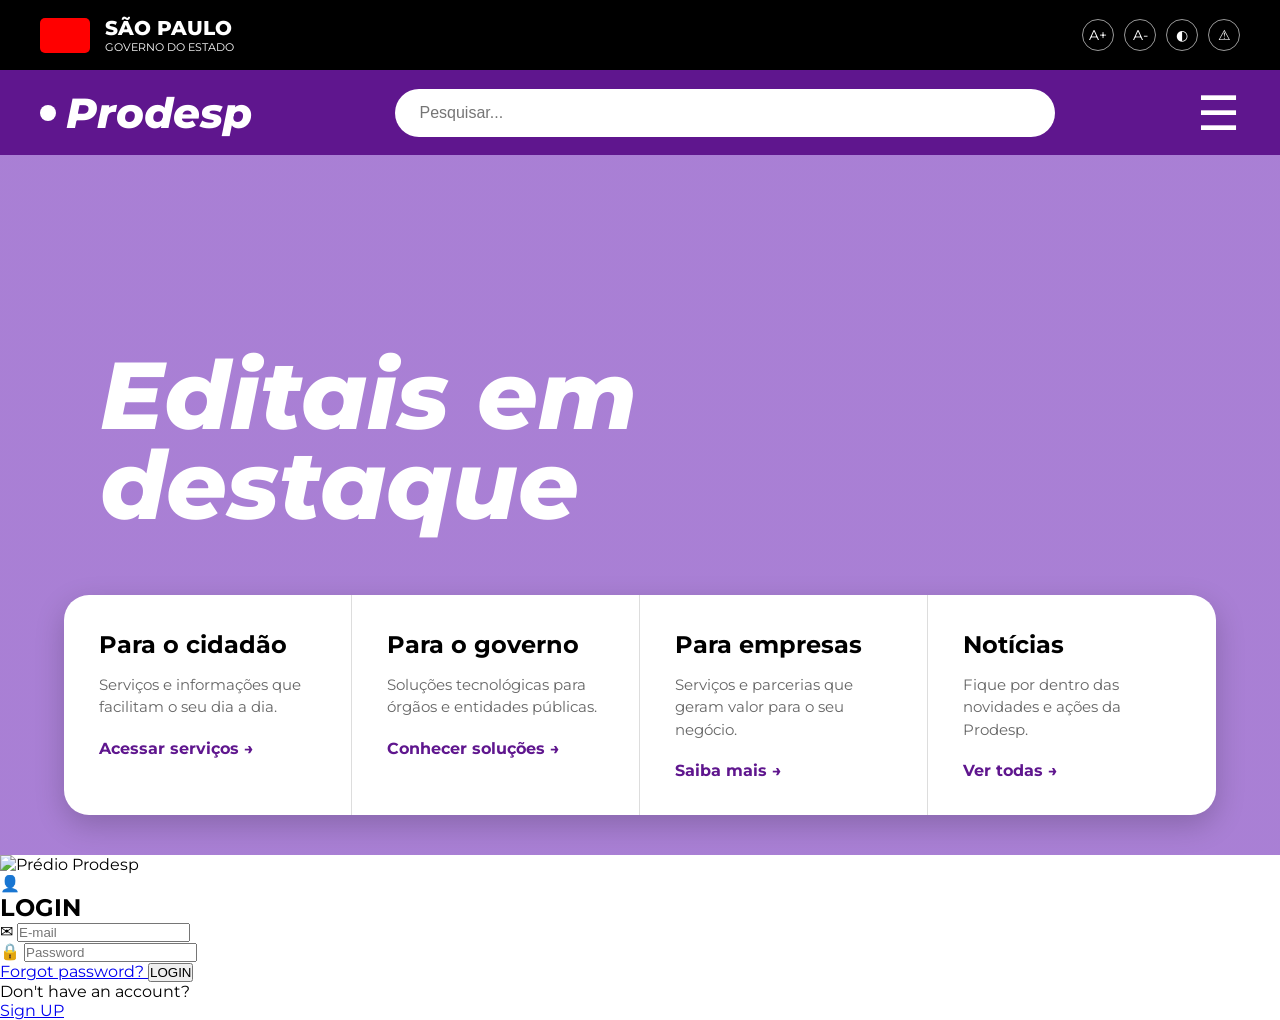
==== index.html @ 78994137 "Atualizar o index.html Página de login adicionado" ====
<!DOCTYPE html>
<html lang="pt-BR">
<head>
<meta charset="UTF-8">
<meta name="viewport" content="width=device-width, initial-scale=1.0">

<title>Prodesp</title>
<link rel="stylesheet" href="style.css">
<link rel="preconnect" href="https://fonts.googleapis.com">
<link rel="preconnect" href="https://fonts.gstatic.com" crossorigin>

<link href="https://fonts.googleapis.com/css2?family=Montserrat:wght@400;500;700;800&display=swap" rel="stylesheet">
</head>

<body>

<!-- TOPO -->

<header>

    <div class="gov-bar">

        <div class="gov-logo">

            <span class="sp-box"></span>

            <div>
                <h1>SÃO PAULO</h1>
                <p>GOVERNO DO ESTADO</p>
            </div>

        </div>

        <div class="accessibility">
            <span>A+</span>
            <span>A-</span>
            <span>◐</span>
            <span>⚠</span>
        </div>

    </div>

    <!-- MENU -->

    <div class="menu-bar">

        <div class="brand">
            <span class="dot"></span>
            <h2>Prodesp</h2>
        </div>

        <div class="search-box">
            <input type="text" placeholder="Pesquisar...">
        </div>

        <div class="menu-icon">
            ☰
        </div>

    </div>

</header>

<!-- HERO -->

<section class="hero">

    <div class="hero-content">

        <h1>
            Editais em
            <br>
            destaque
        </h1>

        <span class="arrow">›</span>

    </div>

    <!-- CARDS -->

    <div class="cards">

        <div class="card">
            <h3>Para o cidadão</h3>

            <p>
                Serviços e informações que facilitam o seu dia a dia.
            </p>

            <a href="servicos.html">
                Acessar serviços →
            </a>
        </div>

        <div class="card">
            <h3>Para o governo</h3>

            <p>
                Soluções tecnológicas para órgãos e entidades públicas.
            </p>

            <a href="solucoes.html">
                Conhecer soluções →
            </a>
        </div>

        <div class="card">
            <h3>Para empresas</h3>

            <p>
                Serviços e parcerias que geram valor para o seu negócio.
            </p>

            <a href="saibamais.html">
                Saiba mais →
            </a>
        </div>

        <div class="card">
            <h3>Notícias</h3>

            <p>
                Fique por dentro das novidades e ações da Prodesp.
            </p>

            <a href="vertodas.html">
                Ver todas →
            </a>
        </div>

    </div>

</section>
          <!-- LOGIN PAGE -->

<section class="login-page">

    <!-- LADO ESQUERDO -->

    <div class="login-image">
        <img src="img/prodesp-predio.jpg" alt="Prédio Prodesp">
    </div>

    <!-- LADO DIREITO -->

    <div class="login-container">

        <div class="login-box">

            <div class="user-icon">
                👤
            </div>

            <h2>LOGIN</h2>

            <form>

                <div class="input-group">
                    <span>✉</span>
                    <input
                        type="email"
                        placeholder="E-mail"
                        required
                    >
                </div>

                <div class="input-group">
                    <span>🔒</span>
                    <input
                        type="password"
                        placeholder="Password"
                        required
                    >
                </div>

                <a href="#" class="forgot">
                    Forgot password?
                </a>

                <button type="submit">
                    LOGIN
                </button>

            </form>

            <p class="signup-text">
                Don't have an account?
            </p>

            <a href="#" class="signup-link">
                Sign UP
            </a>

        </div>

    </div>

</section>
    

</body>
</html>
---- style.css ----
*{
    margin:0;
    padding:0;
    box-sizing:border-box;
}

body{
    font-family:'Montserrat', sans-serif;
    overflow-x:hidden;
    background:#fff;
}

/* TOPO GOVERNO */

.gov-bar{
    background:#000;
    height:70px;

    display:flex;
    align-items:center;
    justify-content:space-between;

    padding:0 40px;
}

.gov-logo{
    display:flex;
    align-items:center;
    gap:15px;
    color:white;
}

.sp-box{
    width:50px;
    height:35px;
    background:red;
    border-radius:5px;
}

.gov-logo h1{
    font-size:20px;
    font-weight:800;
}

.gov-logo p{
    font-size:11px;
}

.accessibility{
    display:flex;
    gap:10px;
}

.accessibility span{
    width:32px;
    height:32px;

    border:1px solid #999;
    border-radius:50%;

    display:flex;
    align-items:center;
    justify-content:center;

    color:white;
    font-size:14px;
}

/* MENU */

.menu-bar{
    background:#5f168e;

    height:85px;

    display:flex;
    align-items:center;
    justify-content:space-between;

    padding:0 40px;
}

.brand{
    display:flex;
    align-items:center;
    gap:10px;
}

.dot{
    width:16px;
    height:16px;
    background:white;
    border-radius:50%;
}

.brand h2{
    color:white;
    font-size:42px;
    font-weight:800;
    font-style:italic;
}

/* SEARCH */

.search-box{
    width:55%;
    position:relative;
}

.search-box input{
    width:100%;
    height:48px;

    border:none;
    border-radius:30px;

    padding-left:25px;

    outline:none;

    font-size:16px;
}

/* MENU ICON */

.menu-icon{
    color:white;
    font-size:48px;
    cursor:pointer;
}

/* HERO */

.hero{
    position:relative;

    height:700px;

    background:
    linear-gradient(rgba(123,59,190,0.65), rgba(123,59,190,0.65)),
    url('https://www.prodesp.sp.gov.br/wp-content/uploads/2023/01/Capturar.jpg');

    background-size:cover;
    background-position:center;

    display:flex;
    align-items:center;
}

/* TEXTO */

.hero-content{
    padding-left:100px;
    color:white;
}
.hero-content:hover{
        cursor: pointer;
    transform: scale(1.1);
}
.hero-content h1{
    font-size:95px;
    font-weight:800;
    font-style:italic;
    line-height:0.95;
}

.arrow{
    display:block;
    font-size:90px;
    margin-top:20px;
}

/* CARDS */

.cards{
    position:absolute;

    bottom:40px;
    left:50%;

    transform:translateX(-50%);

    width:90%;

    background:white;

    border-radius:25px;

    display:grid;
    grid-template-columns:repeat(4,1fr);

    overflow:hidden;

    box-shadow:0 10px 30px rgba(0,0,0,0.2);
}

.card{
    padding:35px;

    border-right:1px solid #ddd;
}

.card:last-child{
    border-right:none;
}

.card h3{
    font-size:24px;
    margin-bottom:15px;
}

.card p{
    font-size:15px;
    color:#666;
    line-height:1.5;
    margin-bottom:20px;
}

.card a{
    text-decoration:none;
    color:#5f168e;
    font-weight:700;
}

/* RESPONSIVO */

@media(max-width:1100px){

    .hero-content h1{
        font-size:70px;
    }

    .cards{
        grid-template-columns:1fr 1fr;
    }
}

@media(max-width:700px){

    .gov-bar{
        padding:0 20px;
    }

    .menu-bar{
        padding:0 20px;
    }

    .search-box{
        width:45%;
    }

    .hero{
        height:900px;
    }

    .hero-content{
        padding-left:30px;
    }

    .hero-content h1{
        font-size:55px;
    }

    .cards{
        width:95%;
        grid-template-columns:1fr;
        bottom:20px;
    }

    .card{
        border-right:none;
        border-bottom:1px solid #ddd;
    }

    .card:last-child{
        border-bottom:none;
    }
}
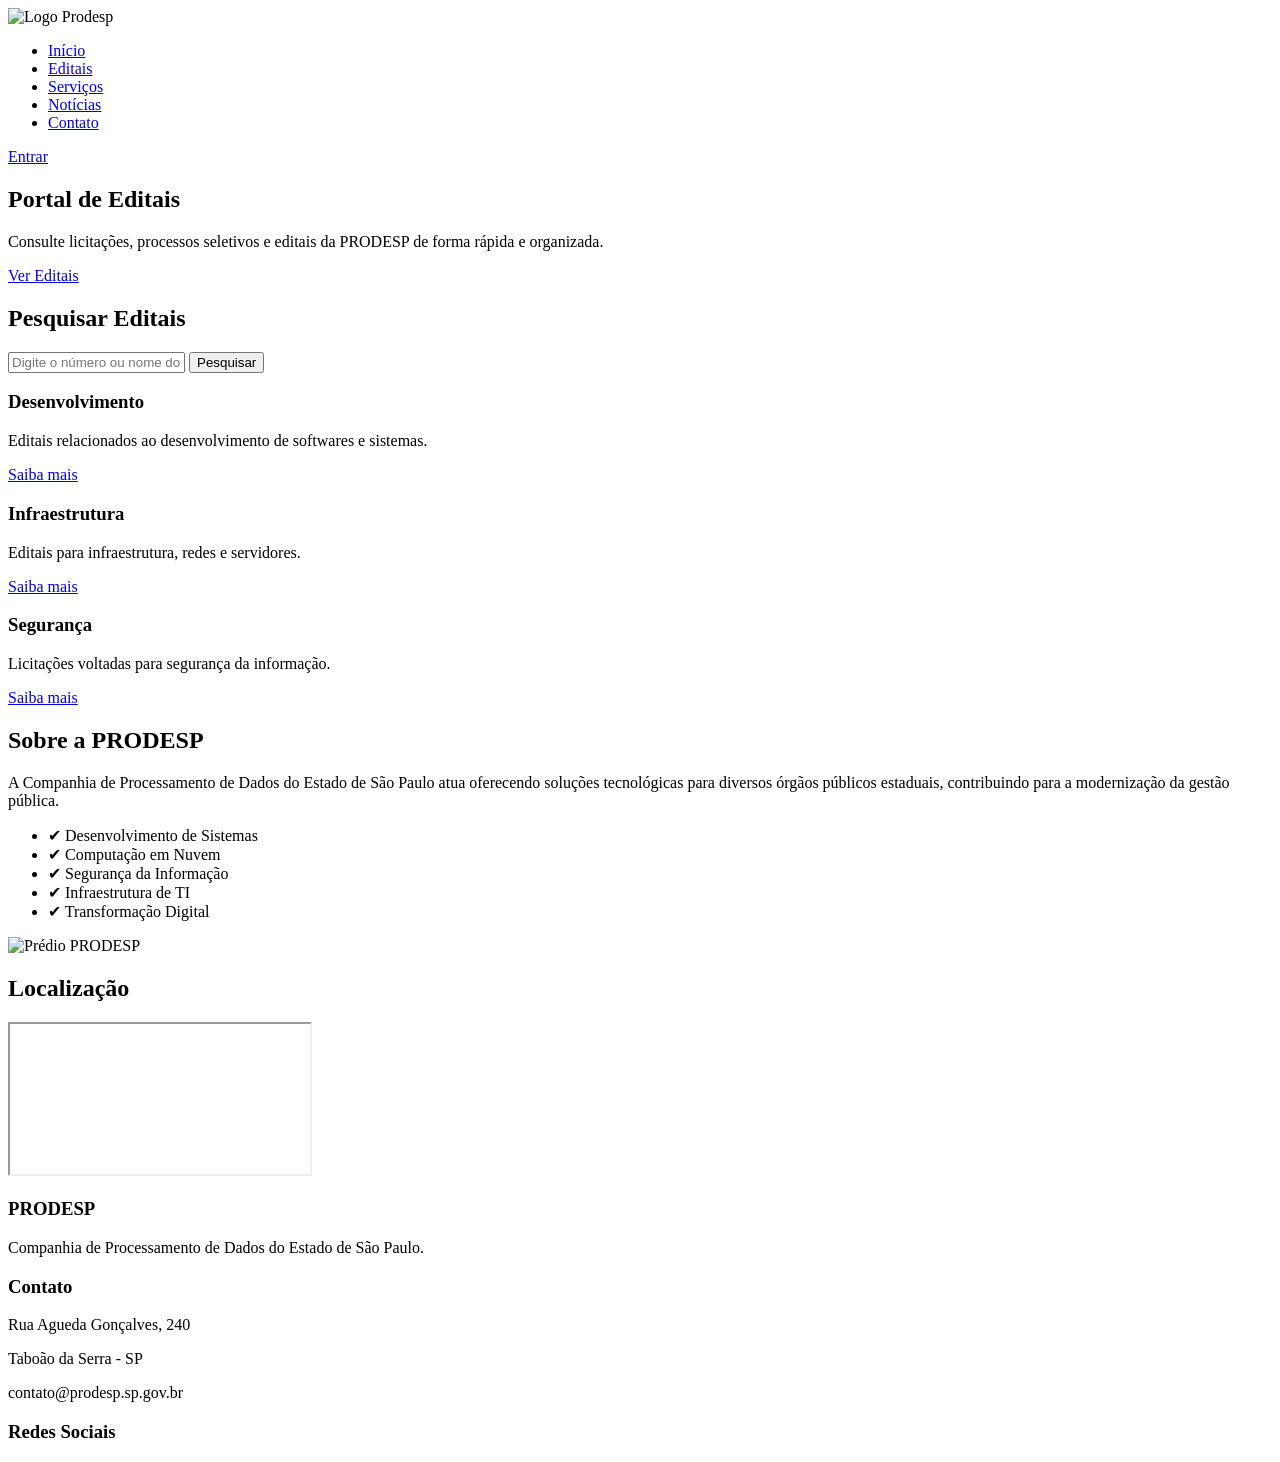
==== commit 10c8c3eb: "Atualizei o index.html" ====
--- a/index.html
+++ b/index.html
@@ -1,203 +1,315 @@
-<!DOCTYPE html>
-<html lang="pt-BR">
-<head>
-<meta charset="UTF-8">
-<meta name="viewport" content="width=device-width, initial-scale=1.0">
-
-<title>Prodesp</title>
-<link rel="stylesheet" href="style.css">
-<link rel="preconnect" href="https://fonts.googleapis.com">
-<link rel="preconnect" href="https://fonts.gstatic.com" crossorigin>
-
-<link href="https://fonts.googleapis.com/css2?family=Montserrat:wght@400;500;700;800&display=swap" rel="stylesheet">
-</head>
-
-<body>
-
-<!-- TOPO -->
-
-<header>
-
-    <div class="gov-bar">
-
-        <div class="gov-logo">
-
-            <span class="sp-box"></span>
-
-            <div>
-                <h1>SÃO PAULO</h1>
-                <p>GOVERNO DO ESTADO</p>
-            </div>
-
-        </div>
-
-        <div class="accessibility">
-            <span>A+</span>
-            <span>A-</span>
-            <span>◐</span>
-            <span>⚠</span>
-        </div>
-
-    </div>
-
-    <!-- MENU -->
-
-    <div class="menu-bar">
-
-        <div class="brand">
-            <span class="dot"></span>
-            <h2>Prodesp</h2>
-        </div>
-
-        <div class="search-box">
-            <input type="text" placeholder="Pesquisar...">
-        </div>
-
-        <div class="menu-icon">
-            ☰
-        </div>
-
-    </div>
-
-</header>
-
-<!-- HERO -->
-
-<section class="hero">
-
-    <div class="hero-content">
-
-        <h1>
-            Editais em
-            <br>
-            destaque
-        </h1>
-
-        <span class="arrow">›</span>
-
-    </div>
-
-    <!-- CARDS -->
-
-    <div class="cards">
-
-        <div class="card">
-            <h3>Para o cidadão</h3>
-
-            <p>
-                Serviços e informações que facilitam o seu dia a dia.
-            </p>
-
-            <a href="servicos.html">
-                Acessar serviços →
-            </a>
-        </div>
-
-        <div class="card">
-            <h3>Para o governo</h3>
-
-            <p>
-                Soluções tecnológicas para órgãos e entidades públicas.
-            </p>
-
-            <a href="solucoes.html">
-                Conhecer soluções →
-            </a>
-        </div>
-
-        <div class="card">
-            <h3>Para empresas</h3>
-
-            <p>
-                Serviços e parcerias que geram valor para o seu negócio.
-            </p>
-
-            <a href="saibamais.html">
-                Saiba mais →
-            </a>
-        </div>
-
-        <div class="card">
-            <h3>Notícias</h3>
-
-            <p>
-                Fique por dentro das novidades e ações da Prodesp.
-            </p>
-
-            <a href="vertodas.html">
-                Ver todas →
-            </a>
-        </div>
-
-    </div>
-
-</section>
-          <!-- LOGIN PAGE -->
-
-<section class="login-page">
-
-    <!-- LADO ESQUERDO -->
-
-    <div class="login-image">
-        <img src="img/prodesp-predio.jpg" alt="Prédio Prodesp">
-    </div>
-
-    <!-- LADO DIREITO -->
-
-    <div class="login-container">
-
-        <div class="login-box">
-
-            <div class="user-icon">
-                👤
-            </div>
-
-            <h2>LOGIN</h2>
-
-            <form>
-
-                <div class="input-group">
-                    <span>✉</span>
-                    <input
-                        type="email"
-                        placeholder="E-mail"
-                        required
-                    >
-                </div>
-
-                <div class="input-group">
-                    <span>🔒</span>
-                    <input
-                        type="password"
-                        placeholder="Password"
-                        required
-                    >
-                </div>
-
-                <a href="#" class="forgot">
-                    Forgot password?
-                </a>
-
-                <button type="submit">
-                    LOGIN
-                </button>
-
-            </form>
-
-            <p class="signup-text">
-                Don't have an account?
-            </p>
-
-            <a href="#" class="signup-link">
-                Sign UP
-            </a>
-
-        </div>
-
-    </div>
-
-</section>
-    
-
-</body>
+<!DOCTYPE html>
+<html lang="pt-BR">
+
+<head>
+    <meta charset="UTF-8">
+    <meta name="viewport" content="width=device-width, initial-scale=1.0">
+    <title>Portal de Editais | PRODESP</title>
+
+    <link rel="stylesheet" href="css/style.css">
+
+    <link rel="preconnect" href="https://fonts.googleapis.com">
+    <link href="https://fonts.googleapis.com/css2?family=Poppins:wght@300;400;500;600;700&display=swap" rel="stylesheet">
+
+    <script src="https://kit.fontawesome.com/4ad4d5d7d2.js" crossorigin="anonymous"></script>
+</head>
+
+<body>
+
+<header>
+
+    <div class="logo">
+        <img src="img/logo-prodesp.png" alt="Logo Prodesp">
+    </div>
+
+    <nav>
+
+        <ul>
+
+            <li><a href="index.html">Início</a></li>
+
+            <li><a href="edital.html">Editais</a></li>
+
+            <li><a href="#">Serviços</a></li>
+
+            <li><a href="#">Notícias</a></li>
+
+            <li><a href="contato.html">Contato</a></li>
+
+        </ul>
+
+    </nav>
+
+    <a href="login.html" class="btn-login">
+
+        <i class="fa-solid fa-user"></i>
+
+        Entrar
+
+    </a>
+
+</header>
+
+
+<section class="banner">
+
+    <div class="banner-texto">
+
+        <h1>
+
+            Portal de Editais
+
+        </h1>
+
+        <p>
+
+            Consulte licitações, processos seletivos e editais da PRODESP de forma rápida e organizada.
+
+        </p>
+
+        <a href="edital.html" class="botao">
+
+            Ver Editais
+
+        </a>
+
+    </div>
+
+</section>
+
+
+<section class="pesquisa">
+
+    <h2>
+
+        Pesquisar Editais
+
+    </h2>
+
+    <div class="campo-pesquisa">
+
+        <input
+            type="text"
+            id="pesquisa"
+            placeholder="Digite o número ou nome do edital">
+
+        <button onclick="pesquisar()">
+
+            Pesquisar
+
+        </button>
+
+    </div>
+
+</section>
+
+
+<section class="cards">
+
+    <div class="card">
+
+        <i class="fa-solid fa-code"></i>
+
+        <h3>
+
+            Desenvolvimento
+
+        </h3>
+
+        <p>
+
+            Editais relacionados ao desenvolvimento de softwares e sistemas.
+
+        </p>
+
+        <a href="edital.html">
+
+            Saiba mais
+
+        </a>
+
+    </div>
+
+    <div class="card">
+
+        <i class="fa-solid fa-network-wired"></i>
+
+        <h3>
+
+            Infraestrutura
+
+        </h3>
+
+        <p>
+
+            Editais para infraestrutura, redes e servidores.
+
+        </p>
+
+        <a href="edital.html">
+
+            Saiba mais
+
+        </a>
+
+    </div>
+
+    <div class="card">
+
+        <i class="fa-solid fa-shield-halved"></i>
+
+        <h3>
+
+            Segurança
+
+        </h3>
+
+        <p>
+
+            Licitações voltadas para segurança da informação.
+
+        </p>
+
+        <a href="edital.html">
+
+            Saiba mais
+
+        </a>
+
+    </div>
+
+</section>
+
+
+<section class="sobre">
+
+    <div class="texto">
+
+        <h2>
+
+            Sobre a PRODESP
+
+        </h2>
+
+        <p>
+
+            A Companhia de Processamento de Dados do Estado de São Paulo atua oferecendo soluções tecnológicas para diversos órgãos públicos estaduais, contribuindo para a modernização da gestão pública.
+
+        </p>
+
+        <ul>
+
+            <li>✔ Desenvolvimento de Sistemas</li>
+
+            <li>✔ Computação em Nuvem</li>
+
+            <li>✔ Segurança da Informação</li>
+
+            <li>✔ Infraestrutura de TI</li>
+
+            <li>✔ Transformação Digital</li>
+
+        </ul>
+
+    </div>
+
+    <div class="imagem">
+
+        <img src="img/predio.jpg" alt="Prédio PRODESP">
+
+    </div>
+
+</section>
+
+
+<section class="mapa">
+
+    <h2>
+
+        Localização
+
+    </h2>
+
+    <iframe
+
+        src="https://www.google.com/maps?q=-23.6036,-46.7666&output=embed"
+
+        loading="lazy"
+
+        allowfullscreen>
+
+    </iframe>
+
+</section>
+
+
+<footer>
+
+    <div>
+
+        <h3>
+
+            PRODESP
+
+        </h3>
+
+        <p>
+
+            Companhia de Processamento de Dados do Estado de São Paulo.
+
+        </p>
+
+    </div>
+
+    <div>
+
+        <h3>
+
+            Contato
+
+        </h3>
+
+        <p>
+
+            Rua Agueda Gonçalves, 240
+
+        </p>
+
+        <p>
+
+            Taboão da Serra - SP
+
+        </p>
+
+        <p>
+
+            contato@prodesp.sp.gov.br
+
+        </p>
+
+    </div>
+
+    <div>
+
+        <h3>
+
+            Redes Sociais
+
+        </h3>
+
+        <i class="fa-brands fa-instagram"></i>
+
+        <i class="fa-brands fa-facebook"></i>
+
+        <i class="fa-brands fa-linkedin"></i>
+
+    </div>
+
+</footer>
+
+
+<script src="js/script.js"></script>
+
+</body>
+
 </html>
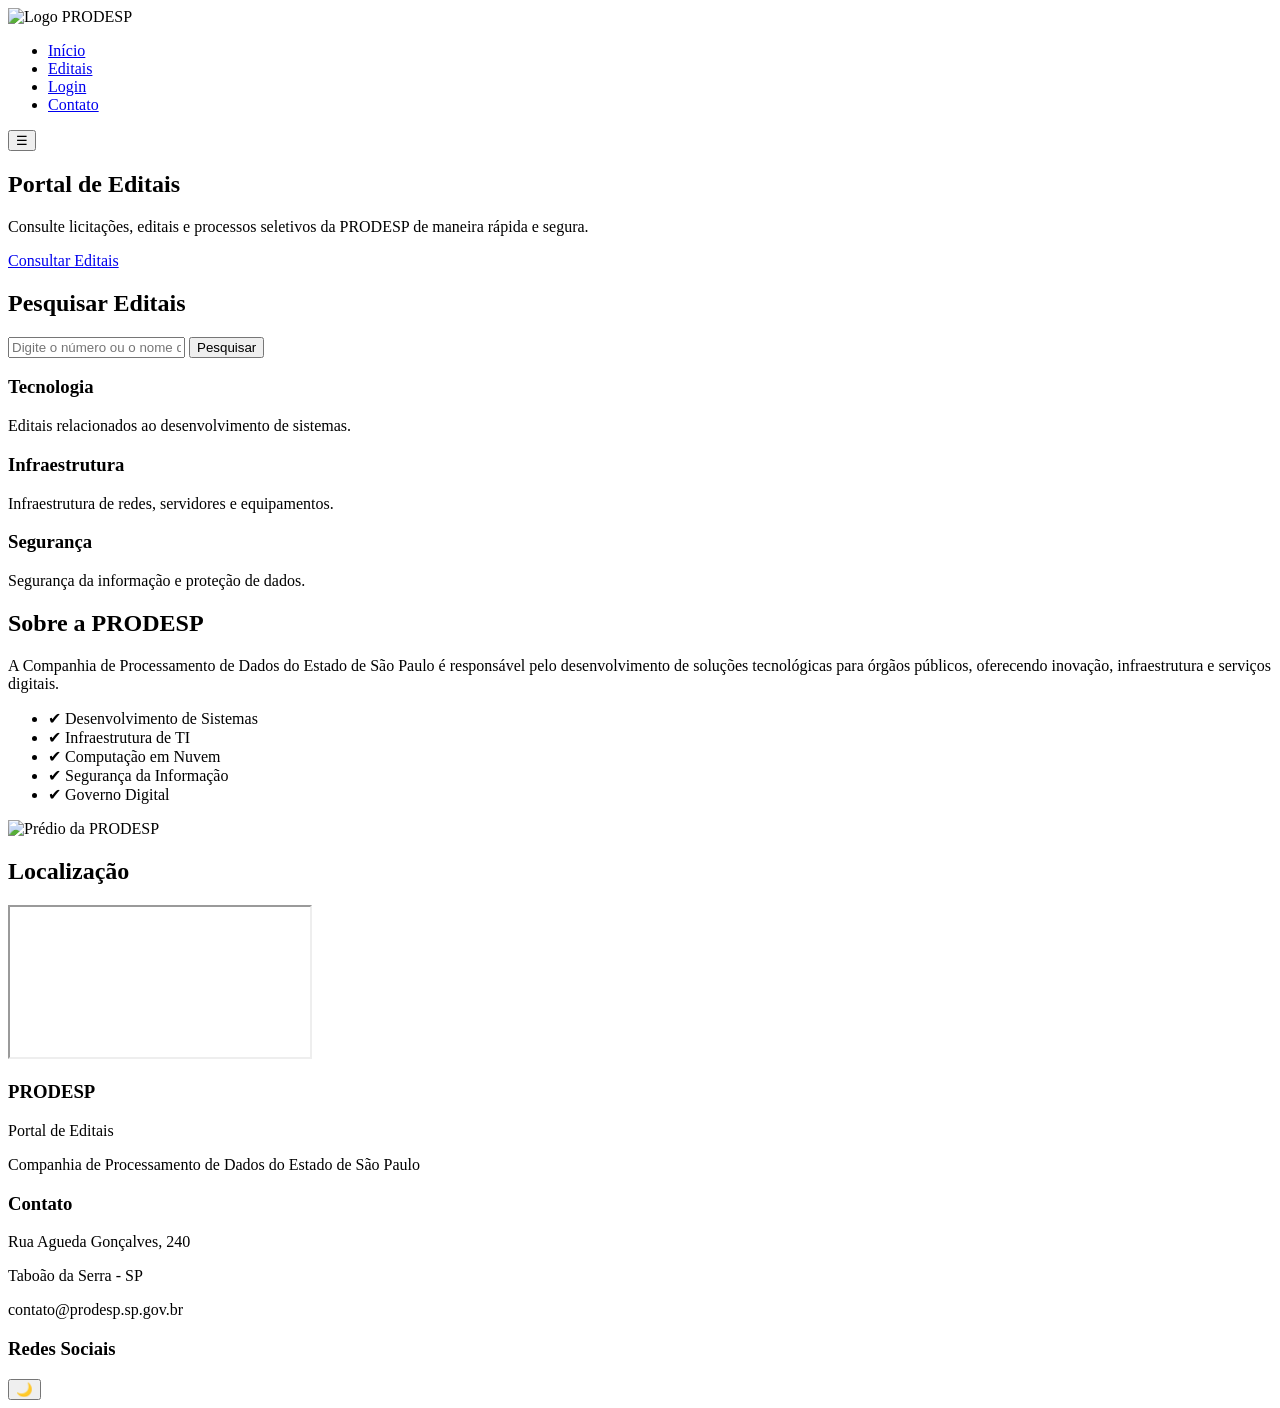
==== commit 3f884dd3: "Refactor text and structure in index.html Updated text content and improved accessibility in index.h" ====
--- a/index.html
+++ b/index.html
@@ -2,16 +2,20 @@
 <html lang="pt-BR">
 
 <head>
+
     <meta charset="UTF-8">
     <meta name="viewport" content="width=device-width, initial-scale=1.0">
+
     <title>Portal de Editais | PRODESP</title>
 
     <link rel="stylesheet" href="css/style.css">
 
     <link rel="preconnect" href="https://fonts.googleapis.com">
+
     <link href="https://fonts.googleapis.com/css2?family=Poppins:wght@300;400;500;600;700&display=swap" rel="stylesheet">
 
     <script src="https://kit.fontawesome.com/4ad4d5d7d2.js" crossorigin="anonymous"></script>
+
 </head>
 
 <body>
@@ -19,7 +23,9 @@
 <header>
 
     <div class="logo">
-        <img src="img/logo-prodesp.png" alt="Logo Prodesp">
+
+        <img src="img/logo-prodesp.png" alt="Logo PRODESP">
+
     </div>
 
     <nav>
@@ -30,9 +36,7 @@
 
             <li><a href="edital.html">Editais</a></li>
 
-            <li><a href="#">Serviços</a></li>
-
-            <li><a href="#">Notícias</a></li>
+            <li><a href="login.html">Login</a></li>
 
             <li><a href="contato.html">Contato</a></li>
 
@@ -40,36 +44,23 @@
 
     </nav>
 
-    <a href="login.html" class="btn-login">
-
-        <i class="fa-solid fa-user"></i>
-
-        Entrar
-
-    </a>
-
 </header>
 
-
 <section class="banner">
 
     <div class="banner-texto">
 
-        <h1>
-
-            Portal de Editais
-
-        </h1>
-
-        <p>
-
-            Consulte licitações, processos seletivos e editais da PRODESP de forma rápida e organizada.
+        <h1>Portal de Editais</h1>
+
+        <p>
+
+            Consulte licitações, editais e processos seletivos da PRODESP de maneira rápida e segura.
 
         </p>
 
         <a href="edital.html" class="botao">
 
-            Ver Editais
+            Consultar Editais
 
         </a>
 
@@ -77,21 +68,19 @@
 
 </section>
 
-
 <section class="pesquisa">
 
-    <h2>
-
-        Pesquisar Editais
-
-    </h2>
+    <h2>Pesquisar Editais</h2>
 
     <div class="campo-pesquisa">
 
         <input
+
             type="text"
+
             id="pesquisa"
-            placeholder="Digite o número ou nome do edital">
+
+            placeholder="Digite o número ou o nome do edital">
 
         <button onclick="pesquisar()">
 
@@ -103,30 +92,19 @@
 
 </section>
 
-
 <section class="cards">
 
     <div class="card">
 
-        <i class="fa-solid fa-code"></i>
-
-        <h3>
-
-            Desenvolvimento
-
-        </h3>
-
-        <p>
-
-            Editais relacionados ao desenvolvimento de softwares e sistemas.
-
-        </p>
-
-        <a href="edital.html">
-
-            Saiba mais
-
-        </a>
+        <i class="fa-solid fa-laptop-code"></i>
+
+        <h3>Tecnologia</h3>
+
+        <p>
+
+            Editais relacionados ao desenvolvimento de sistemas.
+
+        </p>
 
     </div>
 
@@ -134,23 +112,13 @@
 
         <i class="fa-solid fa-network-wired"></i>
 
-        <h3>
-
-            Infraestrutura
-
-        </h3>
-
-        <p>
-
-            Editais para infraestrutura, redes e servidores.
-
-        </p>
-
-        <a href="edital.html">
-
-            Saiba mais
-
-        </a>
+        <h3>Infraestrutura</h3>
+
+        <p>
+
+            Infraestrutura de redes, servidores e equipamentos.
+
+        </p>
 
     </div>
 
@@ -158,42 +126,27 @@
 
         <i class="fa-solid fa-shield-halved"></i>
 
-        <h3>
-
-            Segurança
-
-        </h3>
-
-        <p>
-
-            Licitações voltadas para segurança da informação.
-
-        </p>
-
-        <a href="edital.html">
-
-            Saiba mais
-
-        </a>
-
-    </div>
-
-</section>
-
+        <h3>Segurança</h3>
+
+        <p>
+
+            Segurança da informação e proteção de dados.
+
+        </p>
+
+    </div>
+
+</section>
 
 <section class="sobre">
 
     <div class="texto">
 
-        <h2>
-
-            Sobre a PRODESP
-
-        </h2>
-
-        <p>
-
-            A Companhia de Processamento de Dados do Estado de São Paulo atua oferecendo soluções tecnológicas para diversos órgãos públicos estaduais, contribuindo para a modernização da gestão pública.
+        <h2>Sobre a PRODESP</h2>
+
+        <p>
+
+            A Companhia de Processamento de Dados do Estado de São Paulo é responsável pelo desenvolvimento de soluções tecnológicas para órgãos públicos, oferecendo inovação, infraestrutura e serviços digitais.
 
         </p>
 
@@ -201,13 +154,13 @@
 
             <li>✔ Desenvolvimento de Sistemas</li>
 
+            <li>✔ Infraestrutura de TI</li>
+
             <li>✔ Computação em Nuvem</li>
 
             <li>✔ Segurança da Informação</li>
 
-            <li>✔ Infraestrutura de TI</li>
-
-            <li>✔ Transformação Digital</li>
+            <li>✔ Governo Digital</li>
 
         </ul>
 
@@ -215,24 +168,19 @@
 
     <div class="imagem">
 
-        <img src="img/predio.jpg" alt="Prédio PRODESP">
-
-    </div>
-
-</section>
-
+        <img src="img/predio.jpg" alt="Prédio da PRODESP">
+
+    </div>
+
+</section>
 
 <section class="mapa">
 
-    <h2>
-
-        Localização
-
-    </h2>
+    <h2>Localização</h2>
 
     <iframe
 
-        src="https://www.google.com/maps?q=-23.6036,-46.7666&output=embed"
+        src="https://www.google.com/maps?q=Rua%20Agueda%20Gonçalves,%20240,%20Taboão%20da%20Serra,%20SP&output=embed"
 
         loading="lazy"
 
@@ -242,60 +190,33 @@
 
 </section>
 
-
 <footer>
 
     <div>
 
-        <h3>
-
-            PRODESP
-
-        </h3>
-
-        <p>
-
-            Companhia de Processamento de Dados do Estado de São Paulo.
-
-        </p>
+        <h3>PRODESP</h3>
+
+        <p>Portal de Editais</p>
+
+        <p>Companhia de Processamento de Dados do Estado de São Paulo</p>
 
     </div>
 
     <div>
 
-        <h3>
-
-            Contato
-
-        </h3>
-
-        <p>
-
-            Rua Agueda Gonçalves, 240
-
-        </p>
-
-        <p>
-
-            Taboão da Serra - SP
-
-        </p>
-
-        <p>
-
-            contato@prodesp.sp.gov.br
-
-        </p>
+        <h3>Contato</h3>
+
+        <p>Rua Agueda Gonçalves, 240</p>
+
+        <p>Taboão da Serra - SP</p>
+
+        <p>contato@prodesp.sp.gov.br</p>
 
     </div>
 
     <div>
 
-        <h3>
-
-            Redes Sociais
-
-        </h3>
+        <h3>Redes Sociais</h3>
 
         <i class="fa-brands fa-instagram"></i>
 
@@ -307,9 +228,8 @@
 
 </footer>
 
-
 <script src="js/script.js"></script>
 
 </body>
 
-</html>+</html>
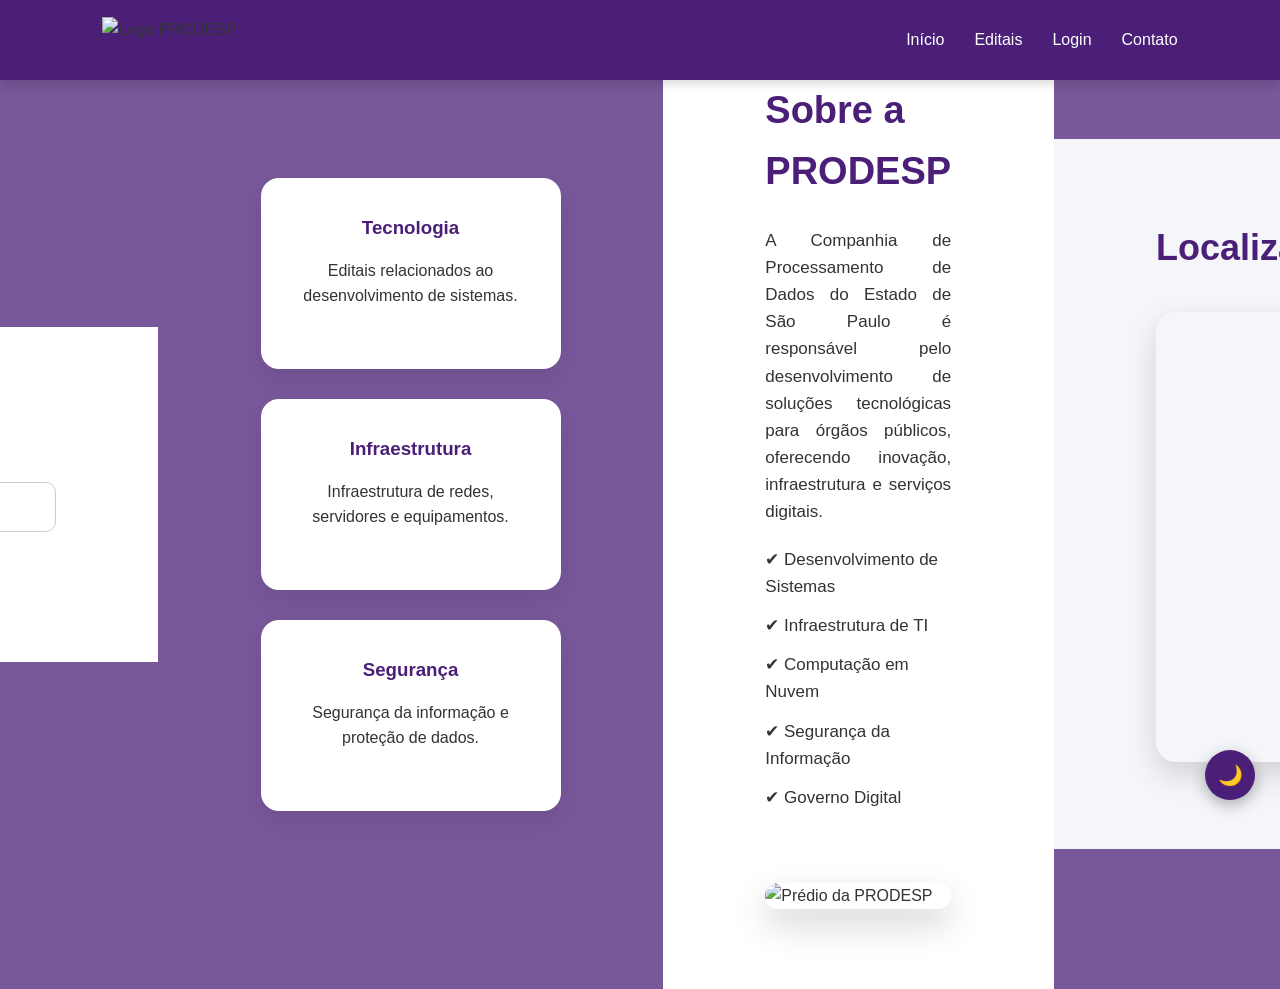
==== commit a573291d: "Atualizar o index.html" ====
--- a/index.html
+++ b/index.html
@@ -8,8 +8,10 @@
 
     <title>Portal de Editais | PRODESP</title>
 
-    <link rel="stylesheet" href="css/style.css">
-
+    <link rel="stylesheet" href="style.css">
+        
+    <link rel="stylesheet" href="login.css">
+        
     <link rel="preconnect" href="https://fonts.googleapis.com">
 
     <link href="https://fonts.googleapis.com/css2?family=Poppins:wght@300;400;500;600;700&display=swap" rel="stylesheet">
--- a/style.css
+++ b/style.css
@@ -0,0 +1,838 @@
+/* ===========================
+   RESET
+=========================== */
+
+*{
+    margin:0;
+    padding:0;
+    box-sizing:border-box;
+}
+
+html{
+    scroll-behavior:smooth;
+}
+
+body{
+    font-family:'Poppins',sans-serif;
+    background:#f5f7fa;
+    color:#333;
+    line-height:1.6;
+}
+
+/* ===========================
+   CABEÇALHO
+=========================== */
+
+header{
+
+    position:fixed;
+
+    top:0;
+
+    left:0;
+
+    width:100%;
+
+    height:80px;
+
+    background:#4B1F78;
+
+    display:flex;
+
+    justify-content:space-between;
+
+    align-items:center;
+
+    padding:0 8%;
+
+    z-index:999;
+
+    box-shadow:0 4px 10px rgba(0,0,0,.15);
+
+}
+
+.logo img{
+
+    height:55px;
+
+}
+
+nav ul{
+
+    display:flex;
+
+    list-style:none;
+
+    gap:30px;
+
+}
+
+nav ul li a{
+
+    color:white;
+
+    text-decoration:none;
+
+    font-size:16px;
+
+    font-weight:500;
+
+    transition:.3s;
+
+}
+
+nav ul li a:hover{
+
+    color:#FFD54F;
+
+}
+
+.btn-login{
+
+    background:#FFD54F;
+
+    color:#4B1F78;
+
+    padding:10px 22px;
+
+    border-radius:30px;
+
+    text-decoration:none;
+
+    font-weight:600;
+
+    transition:.3s;
+
+}
+
+.btn-login:hover{
+
+    background:white;
+
+}
+
+/* ===========================
+   BANNER
+=========================== */
+
+.banner{
+
+    margin-top:80px;
+
+    height:520px;
+
+    background:linear-gradient(rgba(75,31,120,.75),
+    rgba(75,31,120,.75)),
+    url("../img/banner.jpg");
+
+    background-size:cover;
+
+    background-position:center;
+
+    display:flex;
+
+    align-items:center;
+
+    justify-content:center;
+
+    text-align:center;
+
+    color:white;
+
+}
+
+.banner-texto{
+
+    max-width:700px;
+
+}
+
+.banner h1{
+
+    font-size:52px;
+
+    margin-bottom:20px;
+
+}
+
+.banner p{
+
+    font-size:20px;
+
+    margin-bottom:30px;
+
+}
+
+.botao{
+
+    background:#FFD54F;
+
+    color:#4B1F78;
+
+    text-decoration:none;
+
+    padding:15px 35px;
+
+    border-radius:40px;
+
+    font-weight:600;
+
+    transition:.3s;
+
+}
+
+.botao:hover{
+
+    background:white;
+
+}
+
+/* ===========================
+   PESQUISA
+=========================== */
+
+.pesquisa{
+
+    padding:70px 8%;
+
+    background:white;
+
+    text-align:center;
+
+}
+
+.pesquisa h2{
+
+    font-size:34px;
+
+    color:#4B1F78;
+
+    margin-bottom:30px;
+
+}
+
+.campo-pesquisa{
+
+    display:flex;
+
+    justify-content:center;
+
+    flex-wrap:wrap;
+
+    gap:15px;
+
+}
+
+.campo-pesquisa input{
+
+    width:420px;
+
+    max-width:100%;
+
+    padding:15px;
+
+    border:1px solid #ccc;
+
+    border-radius:10px;
+
+    font-size:16px;
+
+}
+
+.campo-pesquisa button{
+
+    background:#4B1F78;
+
+    color:white;
+
+    border:none;
+
+    padding:15px 30px;
+
+    border-radius:10px;
+
+    cursor:pointer;
+
+    transition:.3s;
+
+}
+
+.campo-pesquisa button:hover{
+
+    background:#34145a;
+
+}
+
+/* ===========================
+   CARDS
+=========================== */
+
+.cards{
+
+    padding:70px 8%;
+
+    display:grid;
+
+    grid-template-columns:repeat(auto-fit,minmax(300px,1fr));
+
+    gap:30px;
+
+}
+
+.card{
+
+    background:white;
+
+    border-radius:18px;
+
+    padding:35px;
+
+    text-align:center;
+
+    box-shadow:0 10px 25px rgba(0,0,0,.08);
+
+    transition:.4s;
+
+}
+
+.card:hover{
+
+    transform:translateY(-8px);
+
+    box-shadow:0 20px 40px rgba(0,0,0,.12);
+
+}
+
+.card i{
+
+    font-size:50px;
+
+    color:#4B1F78;
+
+    margin-bottom:20px;
+
+}
+
+.card h3{
+
+    margin-bottom:15px;
+
+    color:#4B1F78;
+
+}
+
+.card p{
+
+    margin-bottom:25px;
+
+}
+
+.card a{
+
+    text-decoration:none;
+
+    color:white;
+
+    background:#4B1F78;
+
+    padding:12px 25px;
+
+    border-radius:8px;
+
+    display:inline-block;
+
+    transition:.3s;
+
+}
+
+.card a:hover{
+
+    background:#34145a;
+
+}
+/* ===========================
+   SOBRE A PRODESP
+=========================== */
+
+.sobre{
+
+    display:flex;
+
+    justify-content:space-between;
+
+    align-items:center;
+
+    gap:60px;
+
+    padding:80px 8%;
+
+    background:#ffffff;
+
+    flex-wrap:wrap;
+
+}
+
+.sobre .texto{
+
+    flex:1;
+
+}
+
+.sobre .texto h2{
+
+    color:#4B1F78;
+
+    font-size:38px;
+
+    margin-bottom:25px;
+
+}
+
+.sobre .texto p{
+
+    font-size:17px;
+
+    margin-bottom:20px;
+
+    text-align:justify;
+
+}
+
+.sobre .texto ul{
+
+    list-style:none;
+
+}
+
+.sobre .texto ul li{
+
+    margin:12px 0;
+
+    font-size:17px;
+
+}
+
+.sobre .imagem{
+
+    flex:1;
+
+    display:flex;
+
+    justify-content:center;
+
+}
+
+.sobre img{
+
+    width:100%;
+
+    max-width:520px;
+
+    border-radius:20px;
+
+    box-shadow:0 15px 35px rgba(0,0,0,.18);
+
+}
+
+/* ===========================
+   MAPA
+=========================== */
+
+.mapa{
+
+    background:#f4f6fa;
+
+    padding:80px 8%;
+
+    text-align:center;
+
+}
+
+.mapa h2{
+
+    color:#4B1F78;
+
+    font-size:36px;
+
+    margin-bottom:35px;
+
+}
+
+.mapa iframe{
+
+    width:100%;
+
+    height:450px;
+
+    border:none;
+
+    border-radius:20px;
+
+    box-shadow:0 12px 30px rgba(0,0,0,.15);
+
+}
+
+/* ===========================
+   RODAPÉ
+=========================== */
+
+footer{
+
+    background:#2f0d56;
+
+    color:white;
+
+    display:grid;
+
+    grid-template-columns:repeat(auto-fit,minmax(250px,1fr));
+
+    gap:40px;
+
+    padding:60px 8%;
+
+}
+
+footer h3{
+
+    margin-bottom:20px;
+
+    color:#FFD54F;
+
+}
+
+footer p{
+
+    margin-bottom:10px;
+
+}
+
+footer i{
+
+    font-size:30px;
+
+    margin-right:15px;
+
+    cursor:pointer;
+
+    transition:.3s;
+
+}
+
+footer i:hover{
+
+    color:#FFD54F;
+
+}
+
+/* ===========================
+   BOTÃO VOLTAR AO TOPO
+=========================== */
+
+#topo{
+
+    position:fixed;
+
+    bottom:30px;
+
+    right:30px;
+
+    width:55px;
+
+    height:55px;
+
+    border-radius:50%;
+
+    border:none;
+
+    background:#4B1F78;
+
+    color:white;
+
+    font-size:22px;
+
+    cursor:pointer;
+
+    display:none;
+
+    box-shadow:0 8px 20px rgba(0,0,0,.3);
+
+    transition:.3s;
+
+}
+
+#topo:hover{
+
+    background:#FFD54F;
+
+    color:#4B1F78;
+
+}
+
+/* ===========================
+   ANIMAÇÕES
+=========================== */
+
+.card{
+
+    animation:aparecer .8s ease;
+
+}
+
+@keyframes aparecer{
+
+    from{
+
+        opacity:0;
+
+        transform:translateY(40px);
+
+    }
+
+    to{
+
+        opacity:1;
+
+        transform:translateY(0);
+
+    }
+
+}
+
+.botao{
+
+    transition:.4s;
+
+}
+
+.botao:hover{
+
+    transform:scale(1.05);
+
+}
+
+/* ===========================
+   RESPONSIVIDADE
+=========================== */
+
+@media(max-width:900px){
+
+header{
+
+    flex-direction:column;
+
+    height:auto;
+
+    padding:20px;
+
+}
+
+nav ul{
+
+    flex-direction:column;
+
+    text-align:center;
+
+    margin:20px 0;
+
+}
+
+.banner{
+
+    height:420px;
+
+}
+
+.banner h1{
+
+    font-size:36px;
+
+}
+
+.banner p{
+
+    font-size:18px;
+
+}
+
+.sobre{
+
+    flex-direction:column;
+
+}
+
+.cards{
+
+    grid-template-columns:1fr;
+
+}
+
+}
+
+/* ===========================
+   SCROLLBAR
+=========================== */
+
+::-webkit-scrollbar{
+
+    width:10px;
+
+}
+
+::-webkit-scrollbar-track{
+
+    background:#eee;
+
+}
+
+::-webkit-scrollbar-thumb{
+
+    background:#4B1F78;
+
+    border-radius:10px;
+
+}
+
+::-webkit-scrollbar-thumb:hover{
+
+    background:#31124f;
+
+}
+/* ===== ANIMAÇÃO ===== */
+
+.card,
+.sobre,
+.mapa{
+
+    opacity:0;
+
+    transform:translateY(40px);
+
+    transition:.8s;
+
+}
+
+.mostrar{
+
+    opacity:1;
+
+    transform:translateY(0);
+
+}
+
+/* ===== MODO ESCURO ===== */
+
+.dark{
+
+    background:#121212;
+
+    color:white;
+
+}
+
+.dark header{
+
+    background:#1e1e1e;
+
+}
+
+.dark .card{
+
+    background:#252525;
+
+    color:white;
+
+}
+
+.dark footer{
+
+    background:#111;
+
+}
+
+/* ===== MENU MOBILE ===== */
+
+#menuMobile{
+
+    display:none;
+
+}
+
+@media(max-width:900px){
+
+#menuMobile{
+
+display:block;
+
+background:#FFD54F;
+
+color:#4B1F78;
+
+border:none;
+
+padding:10px 15px;
+
+border-radius:8px;
+
+cursor:pointer;
+
+}
+
+nav{
+
+display:none;
+
+}
+
+nav.ativo{
+
+display:block;
+
+width:100%;
+
+text-align:center;
+
+margin-top:20px;
+
+}
+
+nav.ativo ul{
+
+display:flex;
+
+flex-direction:column;
+
+gap:20px;
+
+}
+
+}
+
+/* ===== BOTÃO MODO ESCURO ===== */
+
+#modoEscuro{
+
+position:fixed;
+
+right:25px;
+
+bottom:100px;
+
+width:50px;
+
+height:50px;
+
+border:none;
+
+border-radius:50%;
+
+background:#4B1F78;
+
+color:white;
+
+cursor:pointer;
+
+font-size:20px;
+
+box-shadow:0 5px 15px rgba(0,0,0,.3);
+
+}
--- a/login.css
+++ b/login.css
@@ -0,0 +1,331 @@
+/* ==========================================
+   RESET
+========================================== */
+
+*{
+    margin:0;
+    padding:0;
+    box-sizing:border-box;
+}
+
+body{
+
+    font-family:'Poppins',sans-serif;
+
+    background:linear-gradient(rgba(75,31,120,.75),
+    rgba(75,31,120,.75)),
+    url("../img/fundo-login.jpg");
+
+    background-size:cover;
+
+    background-position:center;
+
+    min-height:100vh;
+
+    display:flex;
+
+    justify-content:center;
+
+    align-items:center;
+
+}
+
+/* ==========================================
+   CONTAINER
+========================================== */
+
+.container{
+
+    width:100%;
+
+    display:flex;
+
+    justify-content:center;
+
+    align-items:center;
+
+    padding:20px;
+
+}
+
+/* ==========================================
+   LOGIN BOX
+========================================== */
+
+.login-box{
+
+    width:100%;
+
+    max-width:450px;
+
+    background:rgba(255,255,255,.15);
+
+    backdrop-filter:blur(15px);
+
+    border-radius:20px;
+
+    padding:40px;
+
+    box-shadow:0 15px 35px rgba(0,0,0,.3);
+
+    color:white;
+
+    animation:fade .8s ease;
+
+}
+
+/* ==========================================
+   LOGO
+========================================== */
+
+.logo{
+
+    text-align:center;
+
+    margin-bottom:20px;
+
+}
+
+.logo img{
+
+    width:110px;
+
+}
+
+/* ==========================================
+   TÍTULOS
+========================================== */
+
+.login-box h1{
+
+    text-align:center;
+
+    margin-bottom:10px;
+
+    font-size:30px;
+
+}
+
+.login-box p{
+
+    text-align:center;
+
+    margin-bottom:25px;
+
+}
+
+/* ==========================================
+   CAMPOS
+========================================== */
+
+.campo{
+
+    margin-bottom:20px;
+
+}
+
+.campo label{
+
+    display:block;
+
+    margin-bottom:8px;
+
+    font-weight:500;
+
+}
+
+.campo input{
+
+    width:100%;
+
+    padding:14px;
+
+    border:none;
+
+    border-radius:10px;
+
+    font-size:15px;
+
+    outline:none;
+
+}
+
+/* ==========================================
+   SENHA
+========================================== */
+
+.senha{
+
+    position:relative;
+
+}
+
+.senha i{
+
+    position:absolute;
+
+    right:15px;
+
+    top:50%;
+
+    transform:translateY(-50%);
+
+    cursor:pointer;
+
+    color:#4B1F78;
+
+}
+
+/* ==========================================
+   OPÇÕES
+========================================== */
+
+.opcoes{
+
+    display:flex;
+
+    justify-content:space-between;
+
+    align-items:center;
+
+    margin-bottom:25px;
+
+    font-size:14px;
+
+}
+
+.opcoes a{
+
+    color:#FFD54F;
+
+    text-decoration:none;
+
+}
+
+.opcoes a:hover{
+
+    text-decoration:underline;
+
+}
+
+/* ==========================================
+   BOTÕES
+========================================== */
+
+.btn-login{
+
+    width:100%;
+
+    padding:15px;
+
+    background:#FFD54F;
+
+    color:#4B1F78;
+
+    border:none;
+
+    border-radius:10px;
+
+    font-size:16px;
+
+    font-weight:600;
+
+    cursor:pointer;
+
+    transition:.3s;
+
+}
+
+.btn-login:hover{
+
+    background:white;
+
+}
+
+.btn-cadastro{
+
+    display:block;
+
+    text-align:center;
+
+    margin-top:15px;
+
+    padding:14px;
+
+    border:2px solid #FFD54F;
+
+    color:#FFD54F;
+
+    text-decoration:none;
+
+    border-radius:10px;
+
+    transition:.3s;
+
+}
+
+.btn-cadastro:hover{
+
+    background:#FFD54F;
+
+    color:#4B1F78;
+
+}
+
+/* ==========================================
+   LINHA
+========================================== */
+
+hr{
+
+    margin:30px 0;
+
+    border:none;
+
+    border-top:1px solid rgba(255,255,255,.3);
+
+}
+
+/* ==========================================
+   RESPONSIVO
+========================================== */
+
+@media(max-width:500px){
+
+.login-box{
+
+padding:30px 20px;
+
+}
+
+.login-box h1{
+
+font-size:24px;
+
+}
+
+}
+
+/* ==========================================
+   ANIMAÇÃO
+========================================== */
+
+@keyframes fade{
+
+from{
+
+opacity:0;
+
+transform:translateY(40px);
+
+}
+
+to{
+
+opacity:1;
+
+transform:translateY(0);
+
+}
+
+}
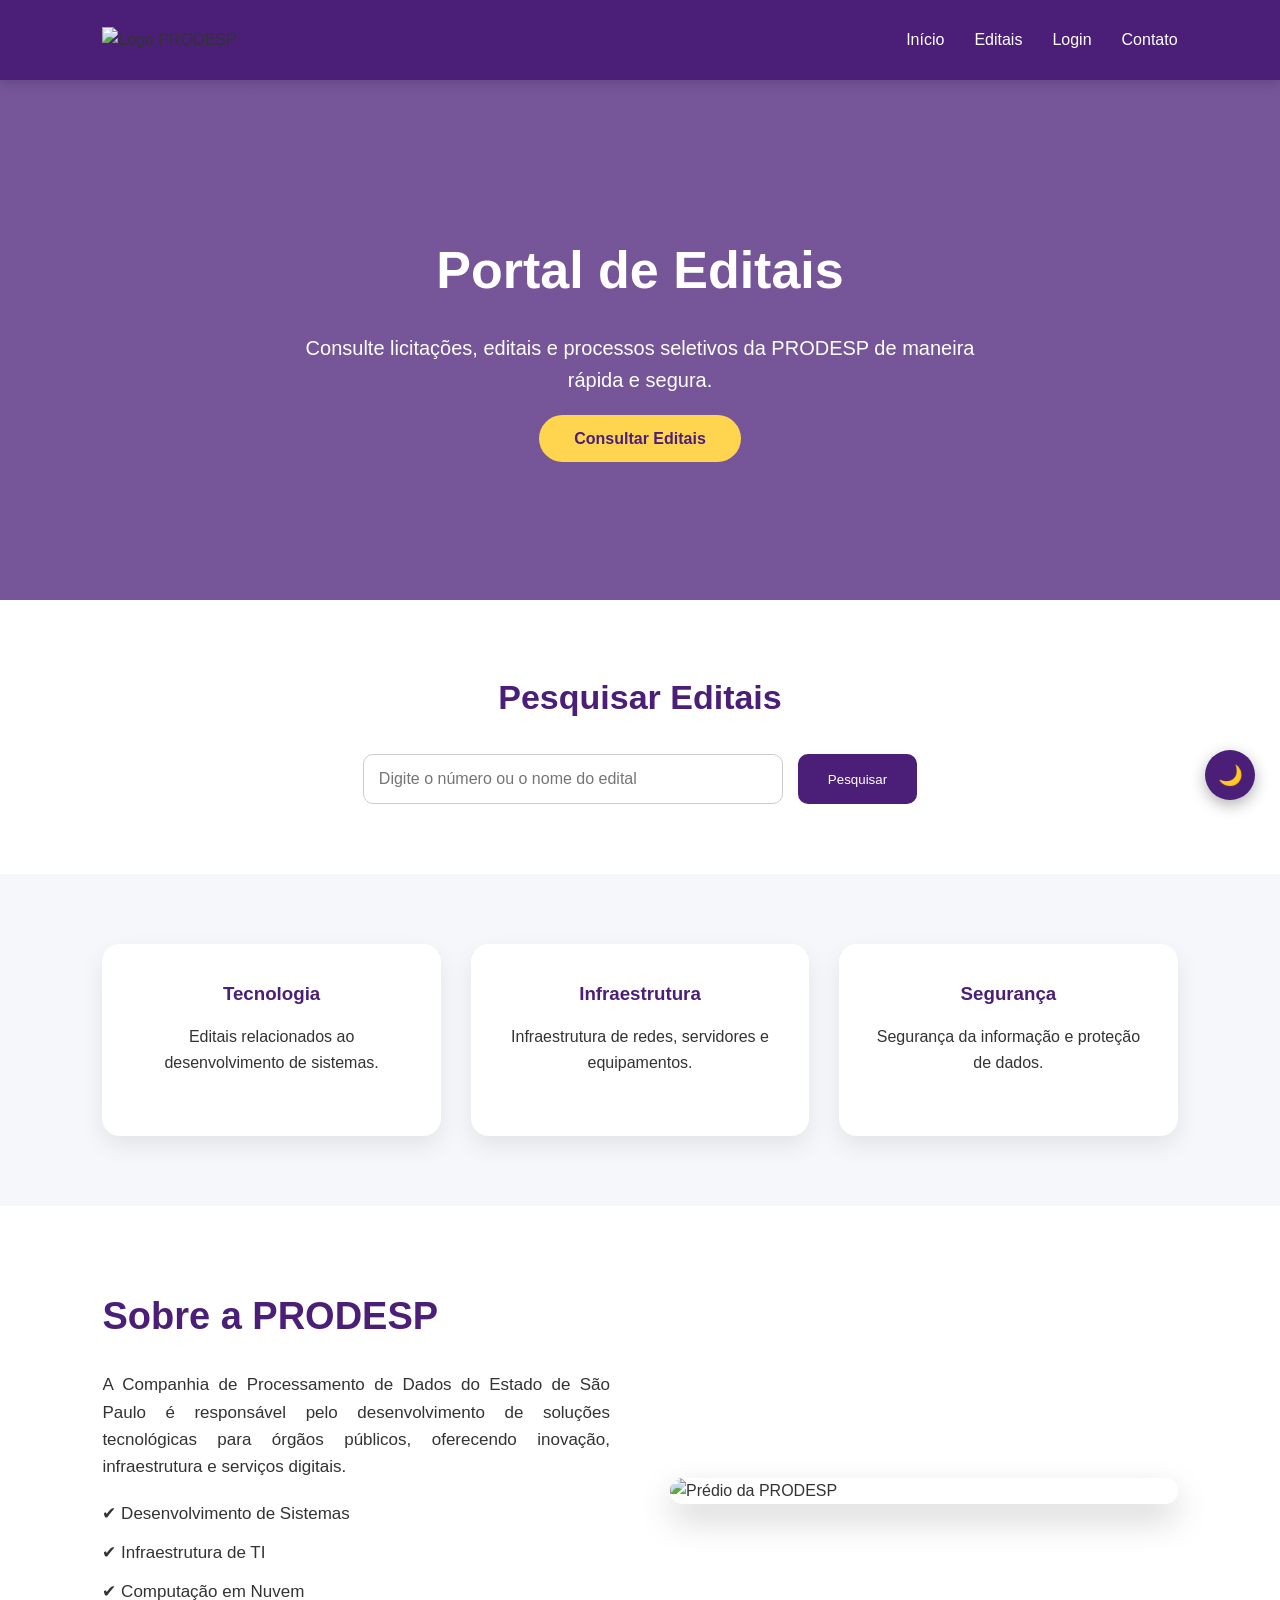
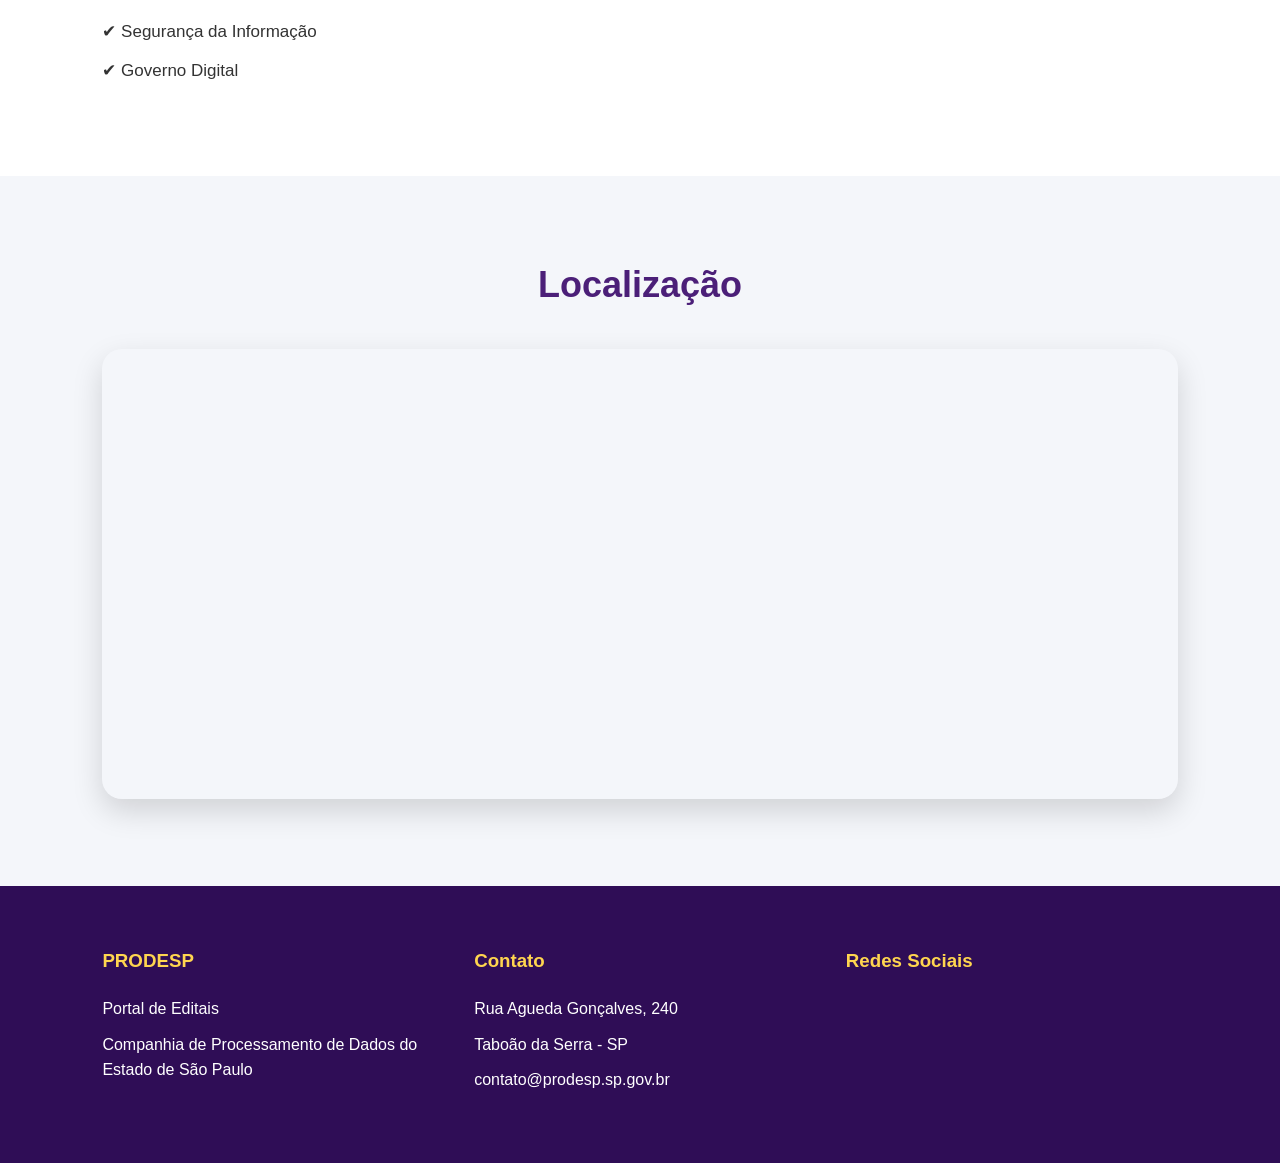
==== commit 95c6a7da: "Atualizar o index.html" ====
--- a/index.html
+++ b/index.html
@@ -10,8 +10,6 @@
 
     <link rel="stylesheet" href="style.css">
         
-    <link rel="stylesheet" href="login.css">
-        
     <link rel="preconnect" href="https://fonts.googleapis.com">
 
     <link href="https://fonts.googleapis.com/css2?family=Poppins:wght@300;400;500;600;700&display=swap" rel="stylesheet">
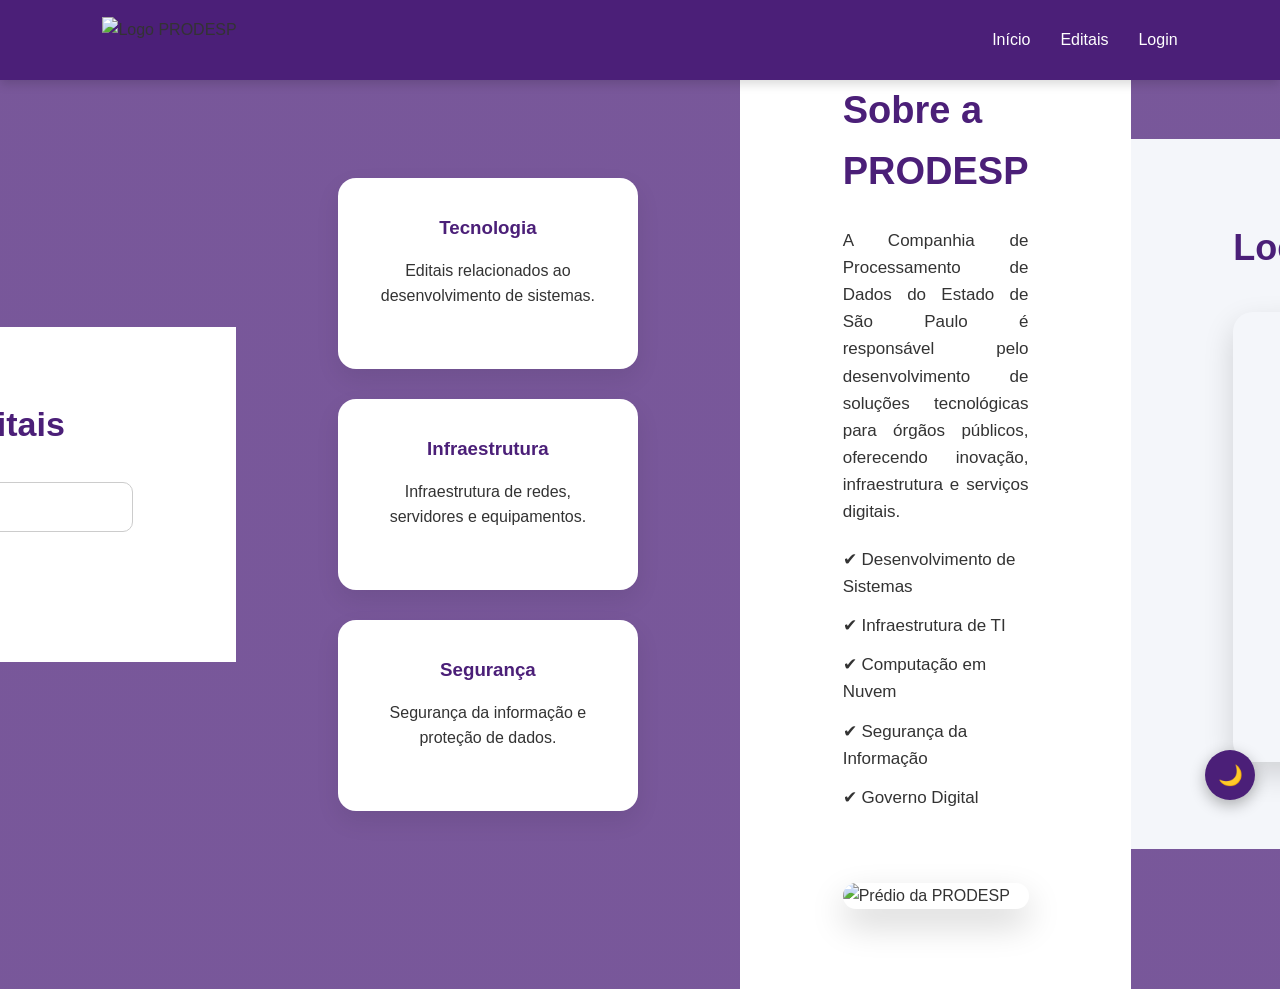
==== commit 04517300: "eu auterei o index html" ====
--- a/index.html
+++ b/index.html
@@ -9,6 +9,8 @@
     <title>Portal de Editais | PRODESP</title>
 
     <link rel="stylesheet" href="style.css">
+    <link rel="stylesheet" href="login.css">
+    <link rel="stylesheet" href="edital.css">
         
     <link rel="preconnect" href="https://fonts.googleapis.com">
 
@@ -38,8 +40,6 @@
 
             <li><a href="login.html">Login</a></li>
 
-            <li><a href="contato.html">Contato</a></li>
-
         </ul>
 
     </nav>
--- a/login.css
+++ b/login.css
@@ -0,0 +1,331 @@
+/* ==========================================
+   RESET
+========================================== */
+
+*{
+    margin:0;
+    padding:0;
+    box-sizing:border-box;
+}
+
+body{
+
+    font-family:'Poppins',sans-serif;
+
+    background:linear-gradient(rgba(75,31,120,.75),
+    rgba(75,31,120,.75)),
+    url("../img/fundo-login.jpg");
+
+    background-size:cover;
+
+    background-position:center;
+
+    min-height:100vh;
+
+    display:flex;
+
+    justify-content:center;
+
+    align-items:center;
+
+}
+
+/* ==========================================
+   CONTAINER
+========================================== */
+
+.container{
+
+    width:100%;
+
+    display:flex;
+
+    justify-content:center;
+
+    align-items:center;
+
+    padding:20px;
+
+}
+
+/* ==========================================
+   LOGIN BOX
+========================================== */
+
+.login-box{
+
+    width:100%;
+
+    max-width:450px;
+
+    background:rgba(255,255,255,.15);
+
+    backdrop-filter:blur(15px);
+
+    border-radius:20px;
+
+    padding:40px;
+
+    box-shadow:0 15px 35px rgba(0,0,0,.3);
+
+    color:white;
+
+    animation:fade .8s ease;
+
+}
+
+/* ==========================================
+   LOGO
+========================================== */
+
+.logo{
+
+    text-align:center;
+
+    margin-bottom:20px;
+
+}
+
+.logo img{
+
+    width:110px;
+
+}
+
+/* ==========================================
+   TÍTULOS
+========================================== */
+
+.login-box h1{
+
+    text-align:center;
+
+    margin-bottom:10px;
+
+    font-size:30px;
+
+}
+
+.login-box p{
+
+    text-align:center;
+
+    margin-bottom:25px;
+
+}
+
+/* ==========================================
+   CAMPOS
+========================================== */
+
+.campo{
+
+    margin-bottom:20px;
+
+}
+
+.campo label{
+
+    display:block;
+
+    margin-bottom:8px;
+
+    font-weight:500;
+
+}
+
+.campo input{
+
+    width:100%;
+
+    padding:14px;
+
+    border:none;
+
+    border-radius:10px;
+
+    font-size:15px;
+
+    outline:none;
+
+}
+
+/* ==========================================
+   SENHA
+========================================== */
+
+.senha{
+
+    position:relative;
+
+}
+
+.senha i{
+
+    position:absolute;
+
+    right:15px;
+
+    top:50%;
+
+    transform:translateY(-50%);
+
+    cursor:pointer;
+
+    color:#4B1F78;
+
+}
+
+/* ==========================================
+   OPÇÕES
+========================================== */
+
+.opcoes{
+
+    display:flex;
+
+    justify-content:space-between;
+
+    align-items:center;
+
+    margin-bottom:25px;
+
+    font-size:14px;
+
+}
+
+.opcoes a{
+
+    color:#FFD54F;
+
+    text-decoration:none;
+
+}
+
+.opcoes a:hover{
+
+    text-decoration:underline;
+
+}
+
+/* ==========================================
+   BOTÕES
+========================================== */
+
+.btn-login{
+
+    width:100%;
+
+    padding:15px;
+
+    background:#FFD54F;
+
+    color:#4B1F78;
+
+    border:none;
+
+    border-radius:10px;
+
+    font-size:16px;
+
+    font-weight:600;
+
+    cursor:pointer;
+
+    transition:.3s;
+
+}
+
+.btn-login:hover{
+
+    background:white;
+
+}
+
+.btn-cadastro{
+
+    display:block;
+
+    text-align:center;
+
+    margin-top:15px;
+
+    padding:14px;
+
+    border:2px solid #FFD54F;
+
+    color:#FFD54F;
+
+    text-decoration:none;
+
+    border-radius:10px;
+
+    transition:.3s;
+
+}
+
+.btn-cadastro:hover{
+
+    background:#FFD54F;
+
+    color:#4B1F78;
+
+}
+
+/* ==========================================
+   LINHA
+========================================== */
+
+hr{
+
+    margin:30px 0;
+
+    border:none;
+
+    border-top:1px solid rgba(255,255,255,.3);
+
+}
+
+/* ==========================================
+   RESPONSIVO
+========================================== */
+
+@media(max-width:500px){
+
+.login-box{
+
+padding:30px 20px;
+
+}
+
+.login-box h1{
+
+font-size:24px;
+
+}
+
+}
+
+/* ==========================================
+   ANIMAÇÃO
+========================================== */
+
+@keyframes fade{
+
+from{
+
+opacity:0;
+
+transform:translateY(40px);
+
+}
+
+to{
+
+opacity:1;
+
+transform:translateY(0);
+
+}
+
+}
--- a/edital.css
+++ b/edital.css
@@ -0,0 +1,400 @@
+/* =====================================
+   TOPO DA PÁGINA
+===================================== */
+
+.topo-edital{
+
+    margin-top:80px;
+
+    background:linear-gradient(135deg,#4B1F78,#6A1B9A);
+
+    color:white;
+
+    text-align:center;
+
+    padding:70px 20px;
+
+}
+
+.topo-edital h1{
+
+    font-size:42px;
+
+    margin-bottom:15px;
+
+}
+
+.topo-edital p{
+
+    font-size:18px;
+
+}
+
+/* =====================================
+   FILTROS
+===================================== */
+
+.filtros{
+
+    width:90%;
+
+    max-width:1200px;
+
+    margin:40px auto;
+
+    display:flex;
+
+    gap:20px;
+
+    flex-wrap:wrap;
+
+    justify-content:center;
+
+}
+
+.filtros input,
+.filtros select{
+
+    padding:14px;
+
+    border:1px solid #ccc;
+
+    border-radius:10px;
+
+    min-width:220px;
+
+    font-size:15px;
+
+}
+
+.filtros button{
+
+    background:#4B1F78;
+
+    color:white;
+
+    border:none;
+
+    padding:14px 30px;
+
+    border-radius:10px;
+
+    cursor:pointer;
+
+    transition:.3s;
+
+}
+
+.filtros button:hover{
+
+    background:#321052;
+
+}
+
+/* =====================================
+   CARDS DOS EDITAIS
+===================================== */
+
+.lista-editais{
+
+    width:90%;
+
+    max-width:1200px;
+
+    margin:auto;
+
+    display:grid;
+
+    grid-template-columns:repeat(auto-fit,minmax(350px,1fr));
+
+    gap:30px;
+
+    margin-bottom:70px;
+
+}
+
+.edital-card{
+
+    background:white;
+
+    border-radius:18px;
+
+    padding:25px;
+
+    box-shadow:0 8px 20px rgba(0,0,0,.08);
+
+    transition:.3s;
+
+}
+
+.edital-card:hover{
+
+    transform:translateY(-8px);
+
+    box-shadow:0 15px 30px rgba(0,0,0,.15);
+
+}
+
+.cabecalho{
+
+    display:flex;
+
+    justify-content:space-between;
+
+    align-items:center;
+
+    margin-bottom:20px;
+
+}
+
+.cabecalho h2{
+
+    color:#4B1F78;
+
+    font-size:24px;
+
+}
+
+/* =====================================
+   STATUS
+===================================== */
+
+.aberto{
+
+    background:#28a745;
+
+    color:white;
+
+    padding:6px 12px;
+
+    border-radius:20px;
+
+    font-size:13px;
+
+}
+
+.analise{
+
+    background:#ffc107;
+
+    color:black;
+
+    padding:6px 12px;
+
+    border-radius:20px;
+
+    font-size:13px;
+
+}
+
+.encerrado{
+
+    background:#dc3545;
+
+    color:white;
+
+    padding:6px 12px;
+
+    border-radius:20px;
+
+    font-size:13px;
+
+}
+
+/* =====================================
+   BOTÕES
+===================================== */
+
+.acoes{
+
+    margin-top:25px;
+
+    display:flex;
+
+    gap:15px;
+
+}
+
+.acoes button{
+
+    flex:1;
+
+    padding:12px;
+
+    border:none;
+
+    border-radius:8px;
+
+    cursor:pointer;
+
+    font-weight:bold;
+
+    transition:.3s;
+
+}
+
+.acoes button:first-child{
+
+    background:#4B1F78;
+
+    color:white;
+
+}
+
+.acoes button:first-child:hover{
+
+    background:#321052;
+
+}
+
+.acoes button:last-child{
+
+    background:#17a2b8;
+
+    color:white;
+
+}
+
+.acoes button:last-child:hover{
+
+    background:#117a8b;
+
+}
+
+/* =====================================
+   TABELA
+===================================== */
+
+.tabela{
+
+    width:90%;
+
+    max-width:1200px;
+
+    margin:70px auto;
+
+}
+
+.tabela h2{
+
+    color:#4B1F78;
+
+    margin-bottom:25px;
+
+}
+
+table{
+
+    width:100%;
+
+    border-collapse:collapse;
+
+    background:white;
+
+    border-radius:15px;
+
+    overflow:hidden;
+
+    box-shadow:0 8px 20px rgba(0,0,0,.08);
+
+}
+
+thead{
+
+    background:#4B1F78;
+
+    color:white;
+
+}
+
+th{
+
+    padding:18px;
+
+    text-align:left;
+
+}
+
+td{
+
+    padding:18px;
+
+    border-bottom:1px solid #ececec;
+
+}
+
+tbody tr:hover{
+
+    background:#f4f4f4;
+
+}
+
+/* =====================================
+   RODAPÉ
+===================================== */
+
+footer{
+
+    margin-top:80px;
+
+    background:#2f0d56;
+
+    color:white;
+
+    text-align:center;
+
+    padding:25px;
+
+}
+
+/* =====================================
+   RESPONSIVO
+===================================== */
+
+@media(max-width:768px){
+
+.filtros{
+
+flex-direction:column;
+
+}
+
+.filtros input,
+.filtros select,
+.filtros button{
+
+width:100%;
+
+}
+
+.lista-editais{
+
+grid-template-columns:1fr;
+
+}
+
+.cabecalho{
+
+flex-direction:column;
+
+gap:10px;
+
+align-items:flex-start;
+
+}
+
+.acoes{
+
+flex-direction:column;
+
+}
+
+table{
+
+display:block;
+
+overflow-x:auto;
+
+}
+
+}
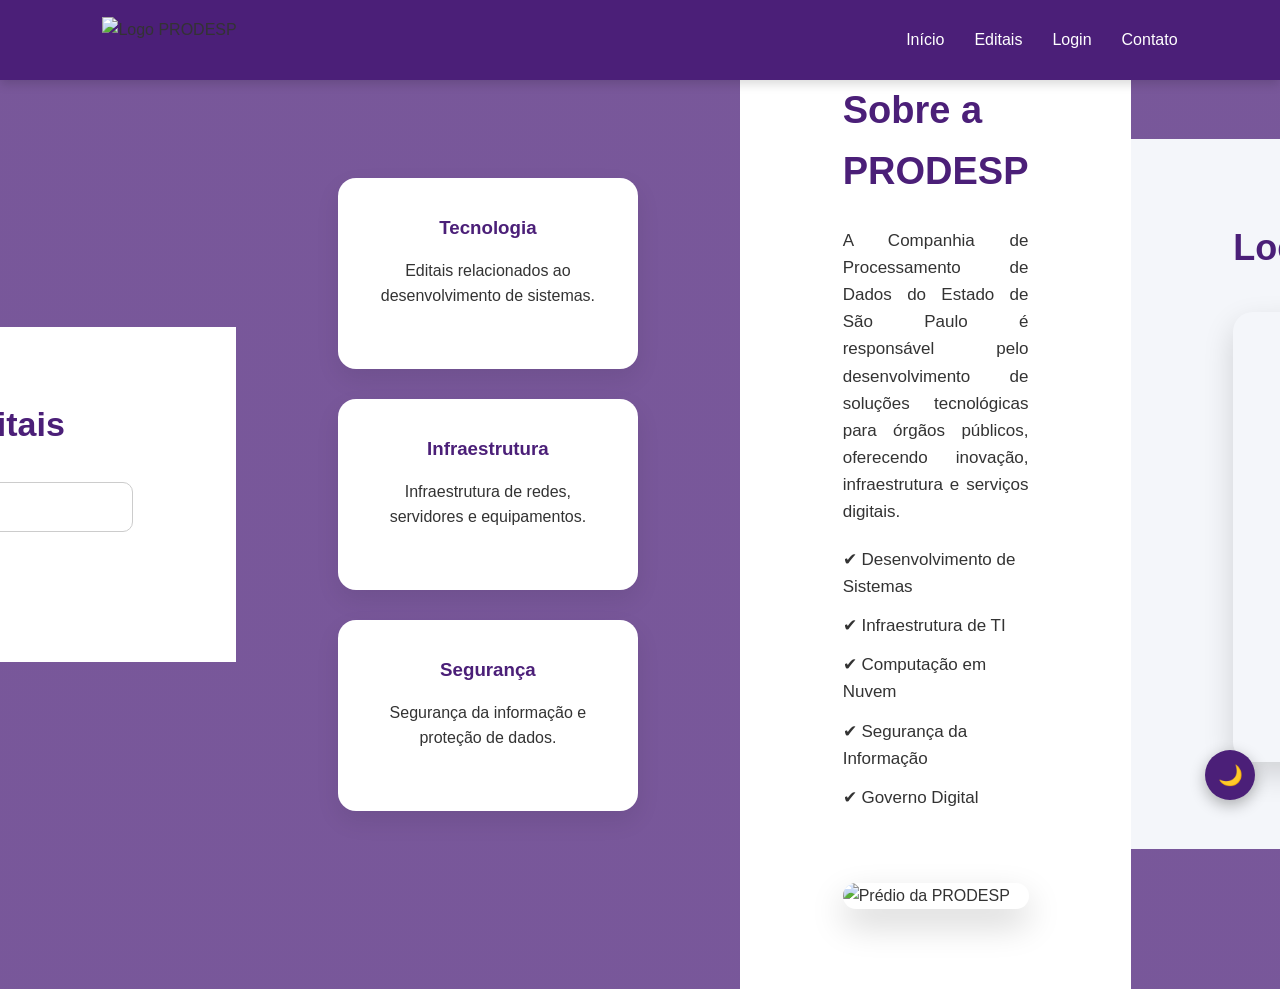
==== commit 0546efc8: "eu auterei" ====
--- a/index.html
+++ b/index.html
@@ -40,6 +40,8 @@
 
             <li><a href="login.html">Login</a></li>
 
+            <li><a href="contato.html">Contato</a></li>
+
         </ul>
 
     </nav>
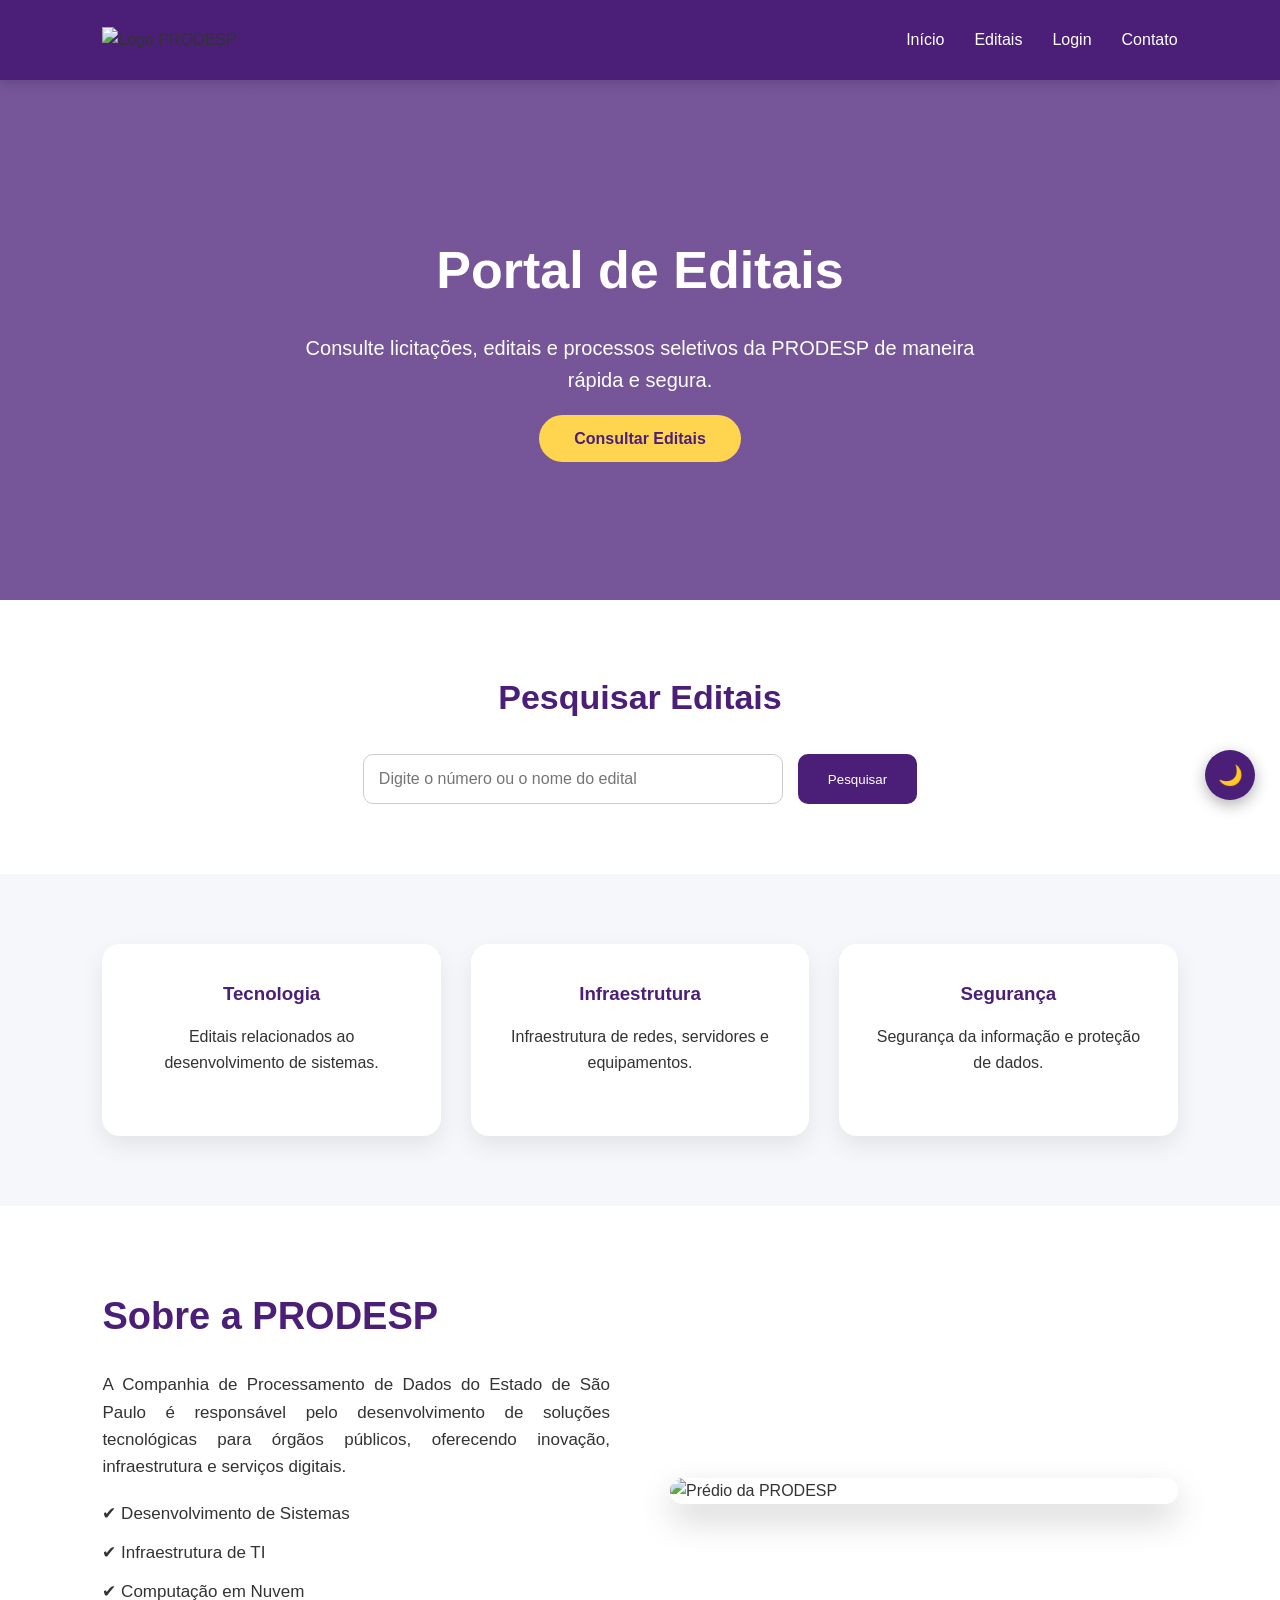
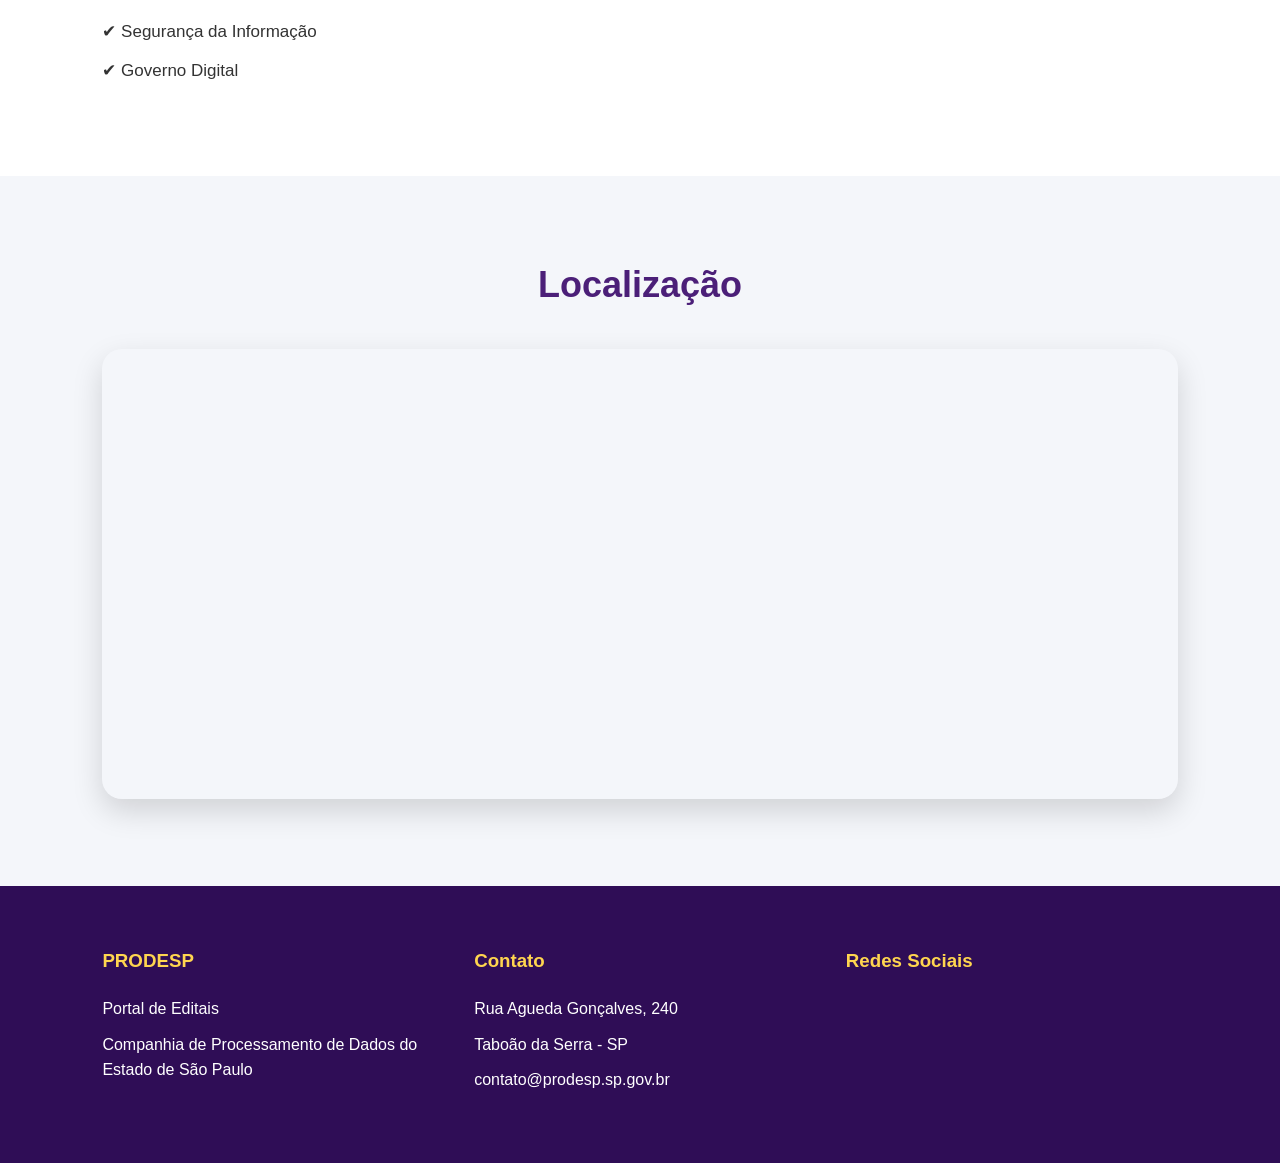
==== commit b01c7156: "eu fiz alteracoes" ====
--- a/index.html
+++ b/index.html
@@ -9,8 +9,6 @@
     <title>Portal de Editais | PRODESP</title>
 
     <link rel="stylesheet" href="style.css">
-    <link rel="stylesheet" href="login.css">
-    <link rel="stylesheet" href="edital.css">
         
     <link rel="preconnect" href="https://fonts.googleapis.com">
 
